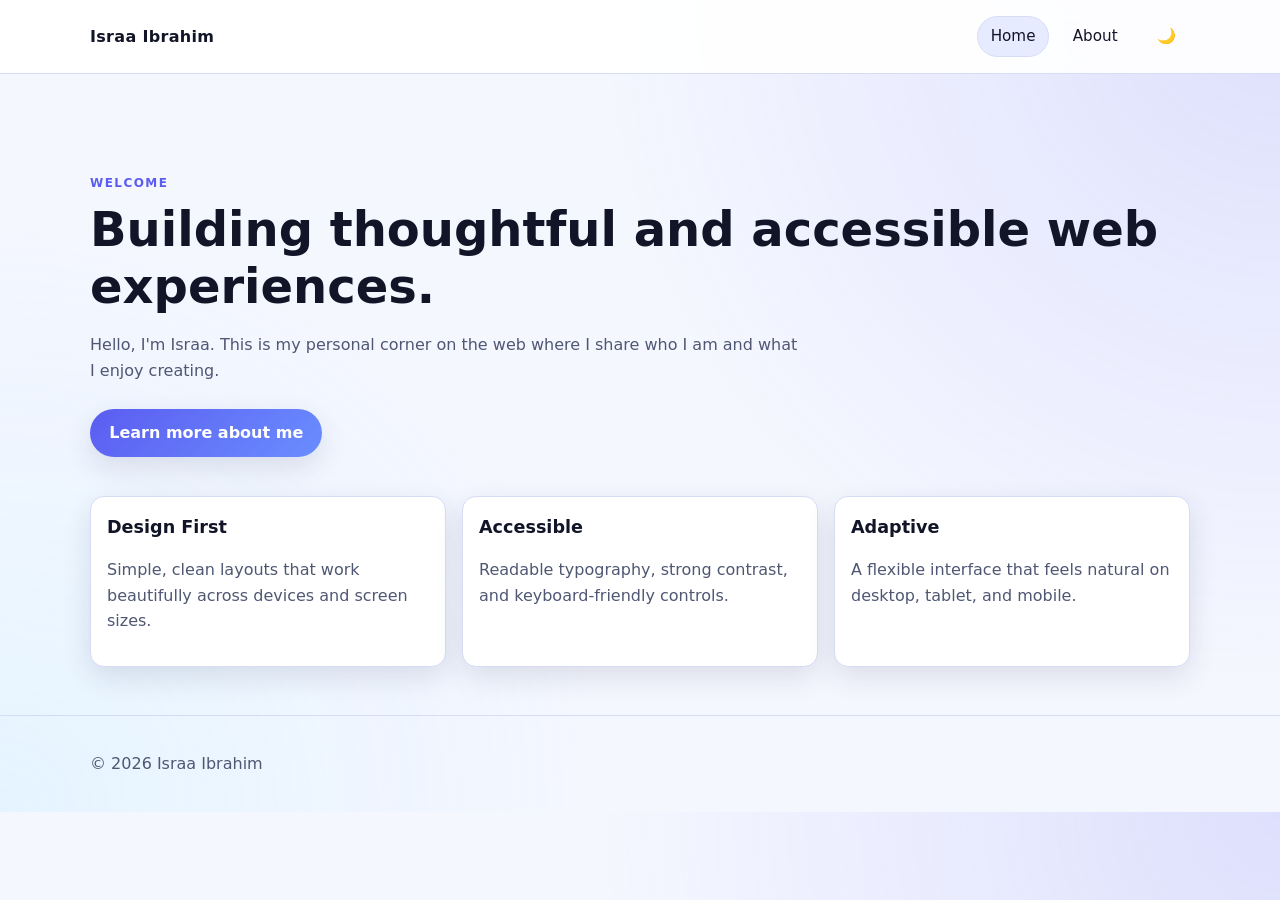
==== index.html @ 25d00ee9 "Build responsive personal website with menu, about page, and theme toggle" ====
<!DOCTYPE html>
<html lang="en">
<head>
  <meta charset="UTF-8" />
  <meta name="viewport" content="width=device-width, initial-scale=1.0" />
  <title>Israa Ibrahim | Personal Website</title>
  <meta name="description" content="Personal website for Israa Ibrahim." />
  <link rel="stylesheet" href="styles.css" />
</head>
<body>
  <header class="site-header">
    <div class="container nav-wrap">
      <a class="brand" href="index.html">Israa Ibrahim</a>
      <button class="menu-toggle" type="button" aria-expanded="false" aria-controls="site-menu" aria-label="Toggle menu">☰</button>
      <nav id="site-menu" class="site-nav" aria-label="Primary">
        <a class="active" href="index.html">Home</a>
        <a href="about.html">About</a>
      </nav>
      <button id="theme-toggle" class="theme-toggle" type="button" aria-label="Switch theme">🌙</button>
    </div>
  </header>

  <main>
    <section class="hero container">
      <p class="eyebrow">Welcome</p>
      <h1>Building thoughtful and accessible web experiences.</h1>
      <p class="lead">
        Hello, I'm Israa. This is my personal corner on the web where I share who I am and what I enjoy creating.
      </p>
      <a class="button" href="about.html">Learn more about me</a>
    </section>

    <section class="cards container" aria-label="Highlights">
      <article class="card">
        <h2>Design First</h2>
        <p>Simple, clean layouts that work beautifully across devices and screen sizes.</p>
      </article>
      <article class="card">
        <h2>Accessible</h2>
        <p>Readable typography, strong contrast, and keyboard-friendly controls.</p>
      </article>
      <article class="card">
        <h2>Adaptive</h2>
        <p>A flexible interface that feels natural on desktop, tablet, and mobile.</p>
      </article>
    </section>
  </main>

  <footer class="site-footer">
    <div class="container">
      <p>© <span id="year"></span> Israa Ibrahim</p>
    </div>
  </footer>

  <script src="script.js"></script>
</body>
</html>
---- styles.css ----
:root {
  color-scheme: light;
  --bg: #f5f7ff;
  --surface: #ffffff;
  --text: #121527;
  --muted: #4f5773;
  --accent: #5b5cf0;
  --border: #d7dcf5;
  --shadow: 0 10px 28px rgba(34, 39, 73, 0.12);
}

:root[data-theme="dark"] {
  color-scheme: dark;
  --bg: #0f1220;
  --surface: #181c2f;
  --text: #edf0ff;
  --muted: #b8c0e3;
  --accent: #8d8fff;
  --border: #2a3152;
  --shadow: 0 10px 28px rgba(0, 0, 0, 0.45);
}

* {
  box-sizing: border-box;
}

body {
  margin: 0;
  font-family: Inter, system-ui, -apple-system, Segoe UI, Roboto, sans-serif;
  line-height: 1.6;
  background:
    radial-gradient(circle at top right, rgba(91, 92, 240, 0.15), transparent 45%),
    radial-gradient(circle at bottom left, rgba(135, 226, 255, 0.14), transparent 40%),
    var(--bg);
  color: var(--text);
}

.container {
  width: min(1100px, 92%);
  margin: 0 auto;
}

.site-header {
  position: sticky;
  top: 0;
  z-index: 10;
  border-bottom: 1px solid var(--border);
  background: color-mix(in oklab, var(--surface) 92%, transparent);
  backdrop-filter: blur(8px);
}

.nav-wrap {
  display: grid;
  grid-template-columns: 1fr auto auto;
  align-items: center;
  gap: 0.75rem;
  padding: 1rem 0;
}

.brand {
  color: var(--text);
  text-decoration: none;
  font-weight: 700;
  letter-spacing: 0.02em;
}

.site-nav {
  display: flex;
  gap: 0.6rem;
}

.site-nav a,
.menu-toggle,
.theme-toggle {
  border: 1px solid transparent;
  background: transparent;
  color: var(--text);
  border-radius: 999px;
  padding: 0.45rem 0.8rem;
  font-size: 0.95rem;
  text-decoration: none;
}

.site-nav a:hover,
.site-nav a.active,
.menu-toggle:hover,
.theme-toggle:hover {
  border-color: var(--border);
  background: color-mix(in oklab, var(--accent) 13%, var(--surface));
}

.menu-toggle {
  display: none;
}

.theme-toggle {
  cursor: pointer;
}

.hero {
  padding: 5.5rem 0 2.4rem;
}

.eyebrow {
  color: var(--accent);
  font-weight: 700;
  text-transform: uppercase;
  letter-spacing: 0.12em;
  font-size: 0.75rem;
  margin-bottom: 0.5rem;
}

h1 {
  line-height: 1.2;
  font-size: clamp(1.8rem, 4vw, 3rem);
  margin: 0 0 1rem;
}

.lead {
  color: var(--muted);
  max-width: 70ch;
  margin-bottom: 1.6rem;
}

.button {
  display: inline-block;
  border-radius: 999px;
  padding: 0.72rem 1.2rem;
  text-decoration: none;
  color: #fff;
  background: linear-gradient(135deg, #5b5cf0, #6a8eff);
  box-shadow: var(--shadow);
  font-weight: 600;
}

.cards {
  display: grid;
  grid-template-columns: repeat(3, minmax(0, 1fr));
  gap: 1rem;
  margin-bottom: 3rem;
}

.card {
  background: var(--surface);
  border: 1px solid var(--border);
  border-radius: 14px;
  padding: 1rem;
  box-shadow: var(--shadow);
}

.card h2 {
  margin-top: 0;
  margin-bottom: 0.4rem;
  font-size: 1.1rem;
}

.card p,
.page-content p {
  color: var(--muted);
}

.page-content {
  padding: 4rem 0;
}

.site-footer {
  border-top: 1px solid var(--border);
  padding: 1.2rem 0;
  color: var(--muted);
}

@media (max-width: 760px) {
  .nav-wrap {
    grid-template-columns: 1fr auto auto;
  }

  .menu-toggle {
    display: inline-flex;
    cursor: pointer;
  }

  .site-nav {
    display: none;
    grid-column: 1 / -1;
    flex-direction: column;
    background: var(--surface);
    border: 1px solid var(--border);
    border-radius: 12px;
    padding: 0.5rem;
  }

  .site-nav.open {
    display: flex;
  }

  .cards {
    grid-template-columns: 1fr;
  }
}
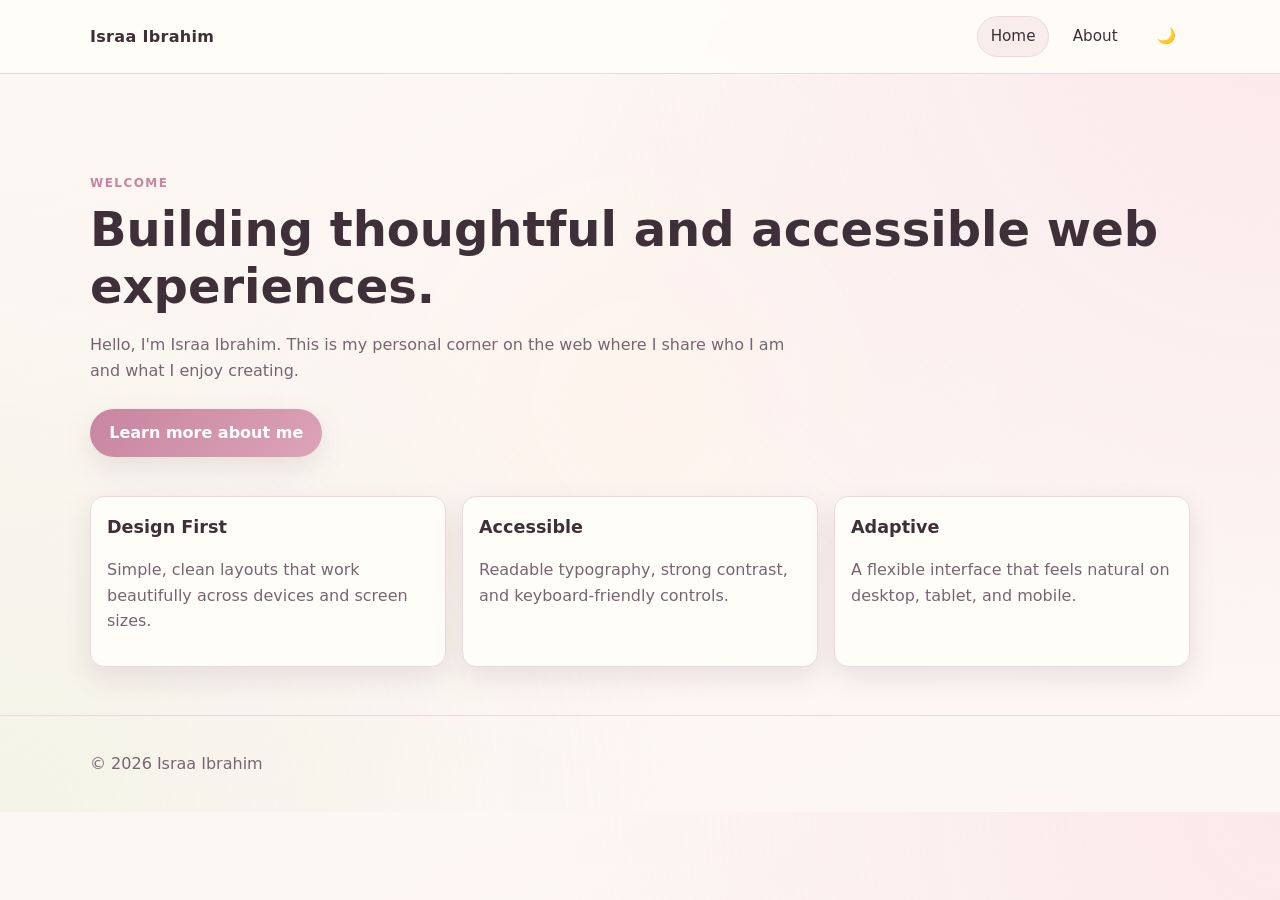
==== commit 3645365b: "Update personal introduction and adjust border color in styles" ====
--- a/index.html
+++ b/index.html
@@ -25,7 +25,7 @@
       <p class="eyebrow">Welcome</p>
       <h1>Building thoughtful and accessible web experiences.</h1>
       <p class="lead">
-        Hello, I'm Israa. This is my personal corner on the web where I share who I am and what I enjoy creating.
+        Hello, I'm Israa Ibrahim. This is my personal corner on the web where I share who I am and what I enjoy creating.
       </p>
       <a class="button" href="about.html">Learn more about me</a>
     </section>
--- a/styles.css
+++ b/styles.css
@@ -1,23 +1,23 @@
 :root {
   color-scheme: light;
-  --bg: #f5f7ff;
-  --surface: #ffffff;
-  --text: #121527;
-  --muted: #4f5773;
-  --accent: #5b5cf0;
-  --border: #d7dcf5;
-  --shadow: 0 10px 28px rgba(34, 39, 73, 0.12);
+  --bg: #fdf7f4;
+  --surface: #fffdf8;
+  --text: #3f2f39;
+  --muted: #7a6474;
+  --accent: #c8859f;
+  --border: #f0d7df;
+  --shadow: 0 10px 28px rgba(120, 87, 103, 0.14);
 }
 
 :root[data-theme="dark"] {
   color-scheme: dark;
-  --bg: #0f1220;
-  --surface: #181c2f;
-  --text: #edf0ff;
-  --muted: #b8c0e3;
-  --accent: #8d8fff;
-  --border: #2a3152;
-  --shadow: 0 10px 28px rgba(0, 0, 0, 0.45);
+  --bg: #261f28;
+  --surface: #332a35;
+  --text: #f8edf3;
+  --muted: #d9c0cb;
+  --accent: #e5a5bd;
+  --border: #d729e7;
+  --shadow: 0 10px 28px rgba(0, 0, 0, 0.4);
 }
 
 * {
@@ -29,8 +29,9 @@
   font-family: Inter, system-ui, -apple-system, Segoe UI, Roboto, sans-serif;
   line-height: 1.6;
   background:
-    radial-gradient(circle at top right, rgba(91, 92, 240, 0.15), transparent 45%),
-    radial-gradient(circle at bottom left, rgba(135, 226, 255, 0.14), transparent 40%),
+    radial-gradient(circle at top right, rgba(248, 204, 219, 0.35), transparent 48%),
+    radial-gradient(circle at bottom left, rgba(215, 232, 193, 0.24), transparent 45%),
+    radial-gradient(circle at center, rgba(255, 239, 228, 0.42), transparent 55%),
     var(--bg);
   color: var(--text);
 }
@@ -128,9 +129,13 @@
   padding: 0.72rem 1.2rem;
   text-decoration: none;
   color: #fff;
-  background: linear-gradient(135deg, #5b5cf0, #6a8eff);
+  background: linear-gradient(135deg, #c8859f, #dca3b7);
   box-shadow: var(--shadow);
   font-weight: 600;
+}
+
+.button:hover {
+  background: linear-gradient(135deg, #bb738f, #d59aad);
 }
 
 .cards {
